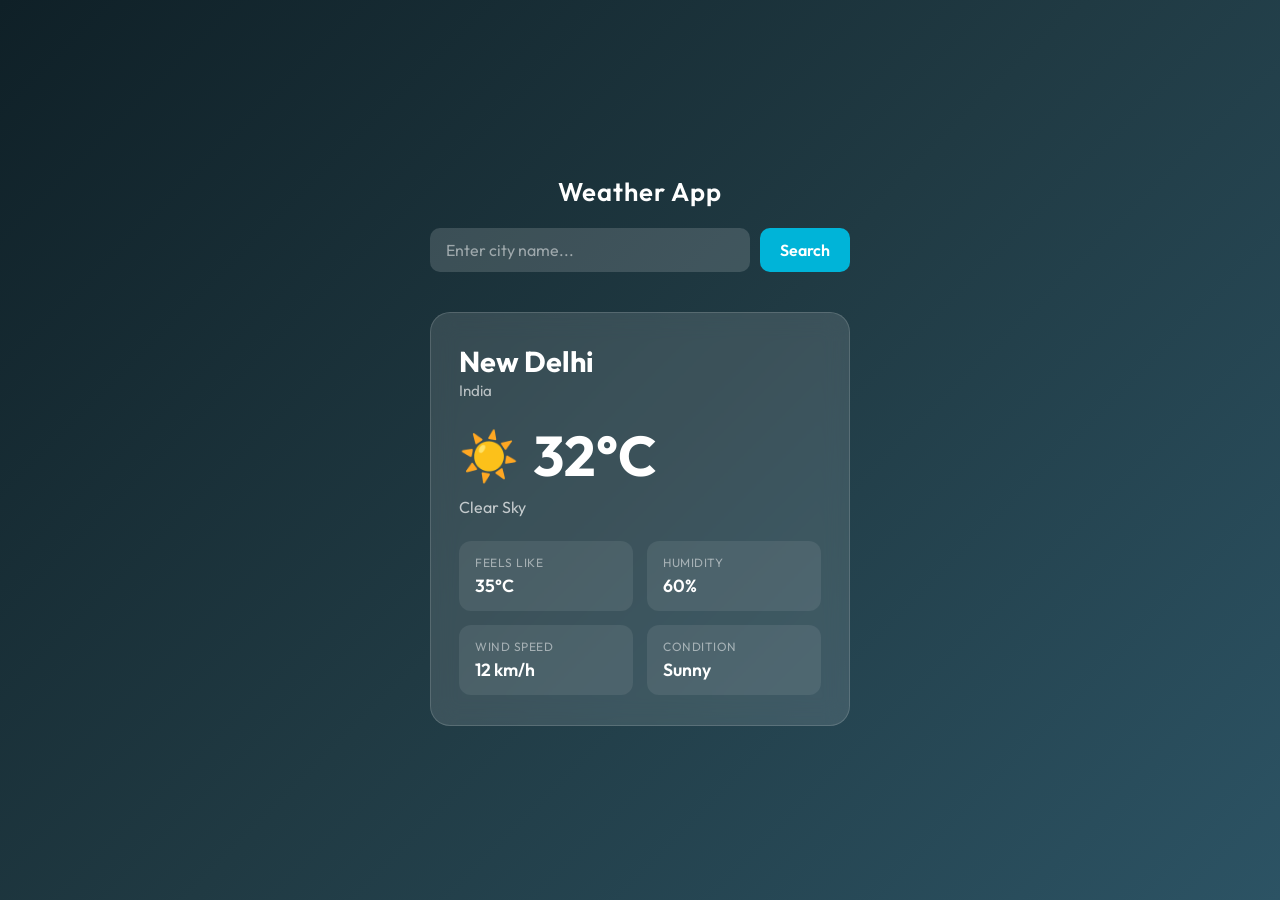
==== weather.html @ bd489fce "Add weather app files" ====
<!DOCTYPE html>
<html lang="en">
<head>
  <meta charset="UTF-8" />
  <meta name="viewport" content="width=device-width, initial-scale=1.0"/>
  <title>Weather App</title>
  <link href="https://fonts.googleapis.com/css2?family=Outfit:wght@300;400;600;700&display=swap" rel="stylesheet"/>
  <link rel="stylesheet" href="style.css" />
</head>
<body>

  <div class="container">
    <h1 class="app-title">Weather App</h1>

    <!-- Search Bar -->
    <div class="search-box">
      <input type="text" id="cityInput" placeholder="Enter city name..." />
      <button onclick="searchWeather()">Search</button>
    </div>

    <!-- Error message -->
    <p class="error-msg" id="errorMsg"></p>

    <!-- Weather Card -->
    <div class="weather-card" id="weatherCard">

      <div class="city-info">
        <h2 id="cityName">New Delhi</h2>
        <p id="countryName">India</p>
      </div>

      <div class="temp-box">
        <span id="weatherIcon">☀️</span>
        <h1 id="temperature">32°C</h1>
      </div>

      <p id="description">Clear Sky</p>

      <div class="details-grid">
        <div class="detail-item">
          <span class="label">Feels Like</span>
          <span id="feelsLike">35°C</span>
        </div>
        <div class="detail-item">
          <span class="label">Humidity</span>
          <span id="humidity">60%</span>
        </div>
        <div class="detail-item">
          <span class="label">Wind Speed</span>
          <span id="windSpeed">12 km/h</span>
        </div>
        <div class="detail-item">
          <span class="label">Condition</span>
          <span id="condition">Sunny</span>
        </div>
      </div>

    </div>

  </div>

  <script src="weather.js"></script>
</body>
</html>
---- style.css ----
* {
  margin: 0;
  padding: 0;
  box-sizing: border-box;
}

body {
  font-family: 'Outfit', sans-serif;
  background: linear-gradient(135deg, #0f2027, #203a43, #2c5364);
  min-height: 100vh;
  display: flex;
  align-items: center;
  justify-content: center;
  padding: 20px;
}

.container {
  width: 100%;
  max-width: 420px;
}

.app-title {
  text-align: center;
  color: #ffffff;
  font-size: 1.6rem;
  font-weight: 600;
  margin-bottom: 20px;
  letter-spacing: 1px;
}

/* Search Box */
.search-box {
  display: flex;
  gap: 10px;
  margin-bottom: 12px;
}

.search-box input {
  flex: 1;
  padding: 12px 16px;
  border: none;
  border-radius: 10px;
  background: rgba(255, 255, 255, 0.15);
  color: #fff;
  font-size: 1rem;
  font-family: 'Outfit', sans-serif;
  outline: none;
  transition: background 0.3s;
}

.search-box input::placeholder {
  color: rgba(255, 255, 255, 0.5);
}

.search-box input:focus {
  background: rgba(255, 255, 255, 0.22);
}

.search-box button {
  padding: 12px 20px;
  background: #00b4d8;
  color: #fff;
  border: none;
  border-radius: 10px;
  font-size: 1rem;
  font-family: 'Outfit', sans-serif;
  font-weight: 600;
  cursor: pointer;
  transition: background 0.3s;
}

.search-box button:hover {
  background: #0096c7;
}

/* Error */
.error-msg {
  color: #ff6b6b;
  text-align: center;
  font-size: 0.9rem;
  min-height: 20px;
  margin-bottom: 8px;
}

/* Weather Card */
.weather-card {
  background: rgba(255, 255, 255, 0.12);
  backdrop-filter: blur(12px);
  border-radius: 20px;
  padding: 30px 28px;
  color: #fff;
  border: 1px solid rgba(255, 255, 255, 0.15);
}

.city-info h2 {
  font-size: 1.8rem;
  font-weight: 700;
}

.city-info p {
  font-size: 0.95rem;
  color: rgba(255, 255, 255, 0.65);
  margin-top: 2px;
}

.temp-box {
  display: flex;
  align-items: center;
  gap: 14px;
  margin: 20px 0 6px;
}

.temp-box span {
  font-size: 3rem;
}

.temp-box h1 {
  font-size: 3.5rem;
  font-weight: 700;
}

#description {
  font-size: 1rem;
  color: rgba(255, 255, 255, 0.7);
  margin-bottom: 24px;
  text-transform: capitalize;
}

/* Details Grid */
.details-grid {
  display: grid;
  grid-template-columns: 1fr 1fr;
  gap: 14px;
}

.detail-item {
  background: rgba(255, 255, 255, 0.08);
  border-radius: 12px;
  padding: 14px 16px;
  display: flex;
  flex-direction: column;
  gap: 4px;
}

.detail-item .label {
  font-size: 0.75rem;
  color: rgba(255, 255, 255, 0.5);
  text-transform: uppercase;
  letter-spacing: 0.5px;
}

.detail-item span:last-child {
  font-size: 1.1rem;
  font-weight: 600;
}
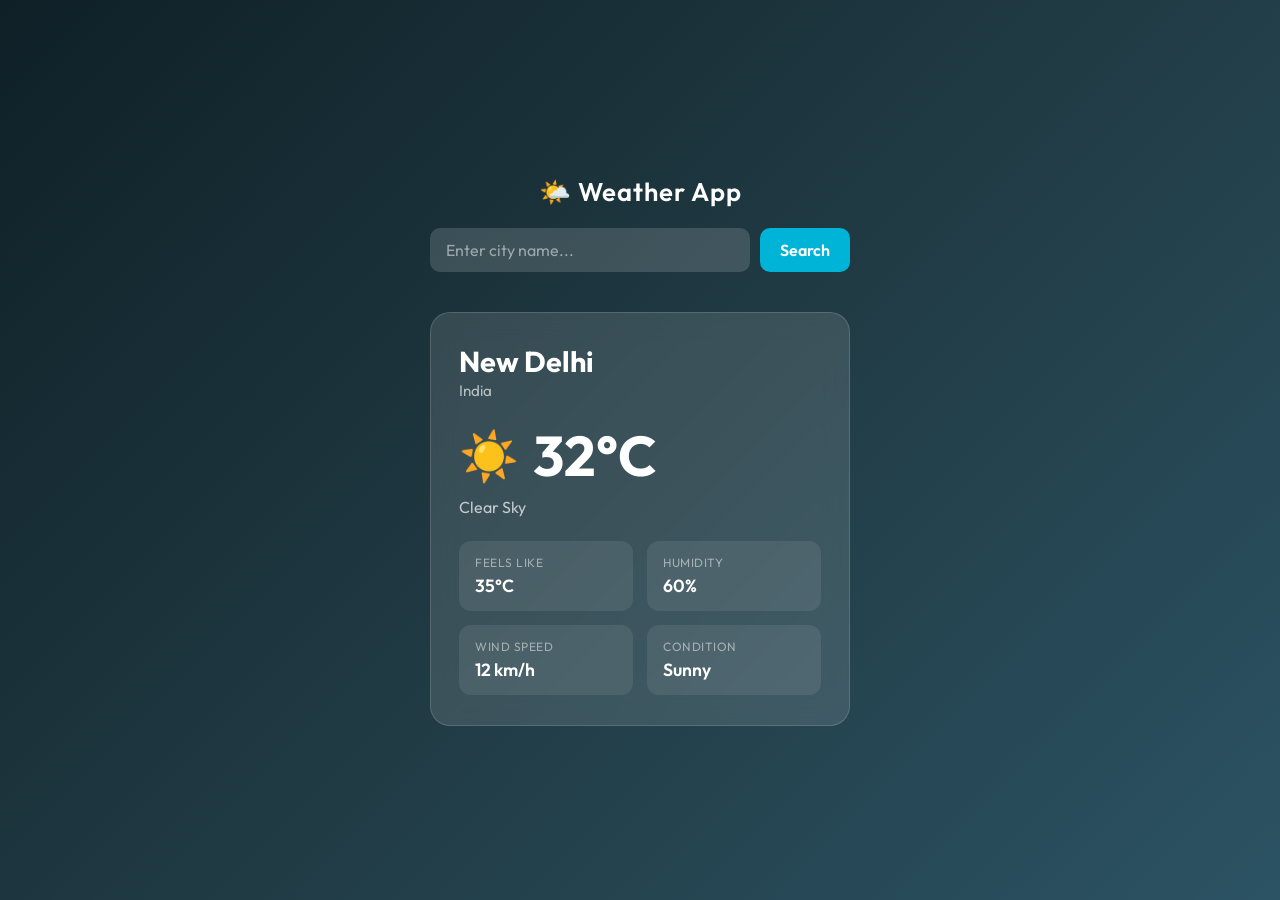
==== commit 4e4ff592: "Update weather app files" ====
--- a/weather.html
+++ b/weather.html
@@ -2,40 +2,51 @@
 <html lang="en">
 <head>
   <meta charset="UTF-8" />
-  <meta name="viewport" content="width=device-width, initial-scale=1.0"/>
+  <meta name="viewport" content="width=device-width, initial-scale=1.0" />
   <title>Weather App</title>
-  <link href="https://fonts.googleapis.com/css2?family=Outfit:wght@300;400;600;700&display=swap" rel="stylesheet"/>
+  <link rel="preconnect" href="https://fonts.googleapis.com" />
+  <link rel="preconnect" href="https://fonts.gstatic.com" crossorigin />
+  <link href="https://fonts.googleapis.com/css2?family=Outfit:wght@400;500;600;700&display=swap" rel="stylesheet" />
   <link rel="stylesheet" href="style.css" />
 </head>
 <body>
 
   <div class="container">
-    <h1 class="app-title">Weather App</h1>
+    <h1 class="app-title">🌤️ Weather App</h1>
 
-    <!-- Search Bar -->
+    <!-- Search Box -->
     <div class="search-box">
-      <input type="text" id="cityInput" placeholder="Enter city name..." />
-      <button onclick="searchWeather()">Search</button>
+      <input
+        type="text"
+        id="cityInput"
+        placeholder="Enter city name..."
+        autocomplete="off"
+      />
+      <button id="searchBtn">Search</button>
     </div>
 
-    <!-- Error message -->
+    <!-- Error Message -->
     <p class="error-msg" id="errorMsg"></p>
 
     <!-- Weather Card -->
     <div class="weather-card" id="weatherCard">
 
+      <!-- City Info -->
       <div class="city-info">
         <h2 id="cityName">New Delhi</h2>
         <p id="countryName">India</p>
       </div>
 
+      <!-- Temperature -->
       <div class="temp-box">
         <span id="weatherIcon">☀️</span>
         <h1 id="temperature">32°C</h1>
       </div>
 
+      <!-- Description -->
       <p id="description">Clear Sky</p>
 
+      <!-- Details Grid -->
       <div class="details-grid">
         <div class="detail-item">
           <span class="label">Feels Like</span>
@@ -56,9 +67,8 @@
       </div>
 
     </div>
-
   </div>
 
-  <script src="weather.js"></script>
+  <script src="script.js"></script>
 </body>
 </html>
--- a/style.css
+++ b/style.css
@@ -66,11 +66,15 @@
   font-family: 'Outfit', sans-serif;
   font-weight: 600;
   cursor: pointer;
-  transition: background 0.3s;
+  transition: background 0.3s, transform 0.15s;
 }
 
 .search-box button:hover {
   background: #0096c7;
+}
+
+.search-box button:active {
+  transform: scale(0.97);
 }
 
 /* Error */
@@ -86,10 +90,17 @@
 .weather-card {
   background: rgba(255, 255, 255, 0.12);
   backdrop-filter: blur(12px);
+  -webkit-backdrop-filter: blur(12px);
   border-radius: 20px;
   padding: 30px 28px;
   color: #fff;
   border: 1px solid rgba(255, 255, 255, 0.15);
+  animation: fadeIn 0.4s ease;
+}
+
+@keyframes fadeIn {
+  from { opacity: 0; transform: translateY(10px); }
+  to   { opacity: 1; transform: translateY(0); }
 }
 
 .city-info h2 {
@@ -140,6 +151,11 @@
   display: flex;
   flex-direction: column;
   gap: 4px;
+  transition: background 0.2s;
+}
+
+.detail-item:hover {
+  background: rgba(255, 255, 255, 0.13);
 }
 
 .detail-item .label {
